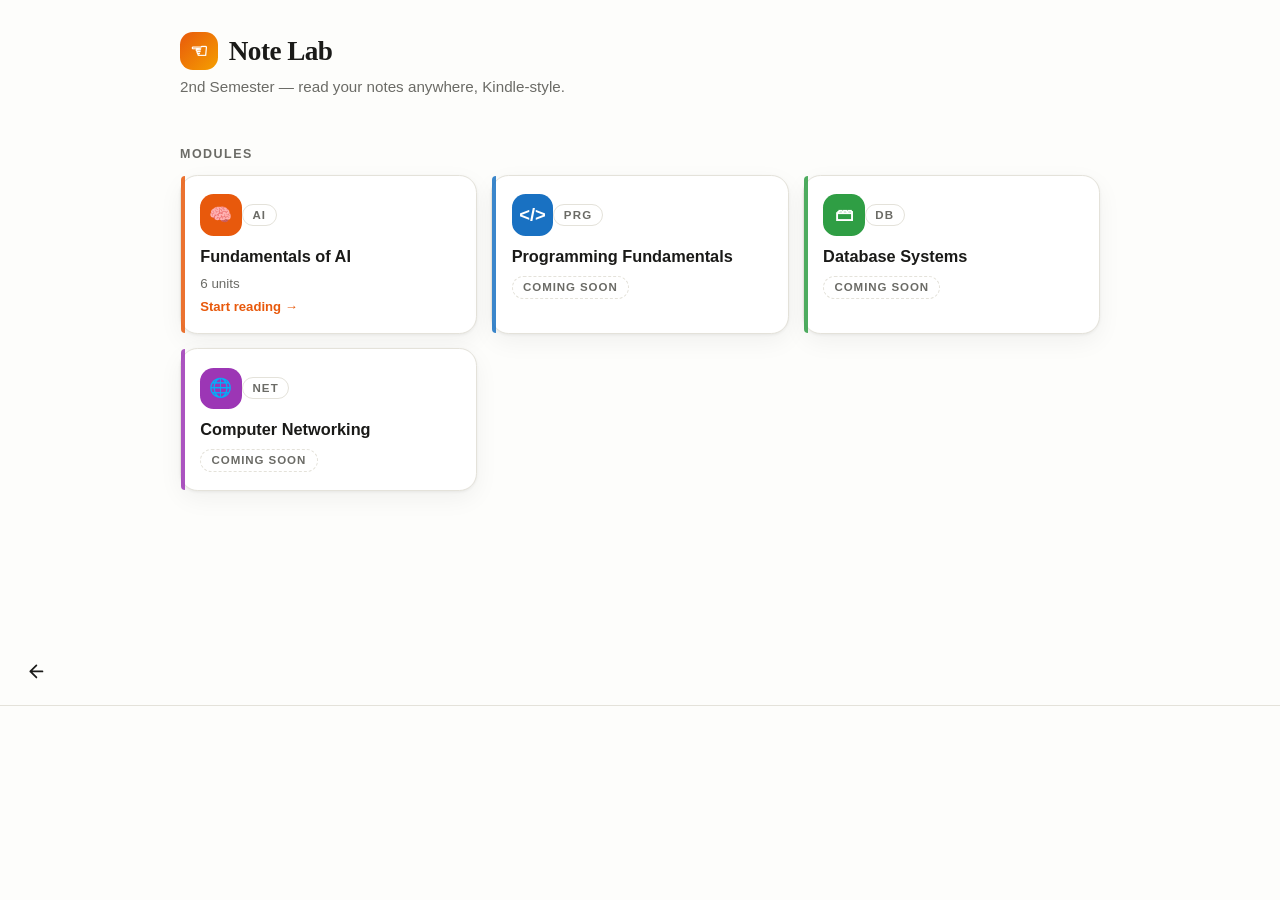
==== index.html @ cd4ace5f "Add Note Lab: Kindle-style reader for 2nd sem modules" ====
<!DOCTYPE html>
<html lang="en">
<head>
  <meta charset="UTF-8">
  <meta name="viewport" content="width=device-width, initial-scale=1.0, viewport-fit=cover">
  <meta name="theme-color" content="#fdfdfb">
  <title>Note Lab — 2nd Sem Notes</title>
  <link rel="stylesheet" href="css/style.css">
</head>
<body data-view="home">

  <!-- Home view -->
  <header class="home-header" id="homeHeader">
    <div class="brand">
      <span class="logo">&#9756;</span>
      <span>Note Lab</span>
    </div>
    <p class="home-sub">2nd Semester — read your notes anywhere, Kindle-style.</p>
  </header>

  <main class="home-main" id="homeMain">
    <p class="section-label">Modules</p>
    <div class="module-grid" id="moduleGrid"></div>

    <p class="section-label" id="unitsLabel" hidden></p>
    <div class="unit-list" id="unitList" hidden></div>
  </main>

  <!-- Module detail topbar -->
  <div class="detail-topbar" id="detailTopbar" hidden>
    <button class="icon-btn" id="backBtn" aria-label="Back to modules">
      <svg viewBox="0 0 24 24" fill="none" stroke="currentColor" stroke-width="2" stroke-linecap="round" stroke-linejoin="round"><path d="M19 12H5M12 19l-7-7 7-7"/></svg>
    </button>
    <div class="detail-title" id="detailTitle"></div>
  </div>

  <script src="js/modules.js"></script>
  <script src="data/ai.js"></script>
  <script src="data/programming.js"></script>
  <script src="data/database.js"></script>
  <script src="data/networking.js"></script>
  <script src="js/md.js"></script>
  <script src="js/app.js"></script>
</body>
</html>
---- css/style.css ----
/* ============ Note Lab — Kindle-style reader ============ */

:root {
  --serif: Georgia, 'Times New Roman', 'Noto Serif', 'Myanmar Text', serif;
  --sans: -apple-system, BlinkMacSystemFont, 'Segoe UI', Roboto, 'Noto Sans', 'Myanmar Text', sans-serif;
  --fs: 19px;
  --lh: 1.75;
  --maxw: 42rem;

  --bg: #fdfdfb;
  --panel: #ffffff;
  --ink: #1a1a18;
  --muted: #6b6b66;
  --border: #e4e2da;
  --card: #ffffff;
  --shadow: 0 1px 3px rgba(0,0,0,.06), 0 8px 24px rgba(0,0,0,.05);
}

[data-theme='sepia'] {
  --bg: #f8f1e3;
  --panel: #f4ecdb;
  --ink: #3b2f22;
  --muted: #8a7a63;
  --border: #e2d5ba;
  --card: #fbf5e8;
  --shadow: 0 1px 3px rgba(80,60,30,.08), 0 8px 24px rgba(80,60,30,.07);
}

[data-theme='dark'] {
  --bg: #14161a;
  --panel: #1d2026;
  --ink: #d6d3cc;
  --muted: #8b8e96;
  --border: #2c3037;
  --card: #1d2026;
  --shadow: 0 1px 3px rgba(0,0,0,.4), 0 8px 24px rgba(0,0,0,.35);
}

* { margin: 0; padding: 0; box-sizing: border-box; }
html { -webkit-text-size-adjust: 100%; scroll-behavior: smooth; }

body {
  background: var(--bg);
  color: var(--ink);
  font-family: var(--sans);
  min-height: 100vh;
  transition: background .25s ease, color .25s ease;
}

button { font-family: inherit; color: inherit; background: none; border: none; cursor: pointer; }
a { color: inherit; text-decoration: none; }

/* ============ Home page ============ */

.home-header {
  padding: 2rem 1.25rem .75rem;
  max-width: 60rem;
  margin: 0 auto;
}

.brand {
  display: flex;
  align-items: center;
  gap: .65rem;
  font-family: var(--serif);
  font-size: 1.7rem;
  font-weight: 700;
  letter-spacing: -.02em;
}

.brand .logo {
  width: 2.4rem; height: 2.4rem;
  display: grid; place-items: center;
  border-radius: .8rem;
  background: linear-gradient(135deg, #e8590c, #f59f00);
  color: #fff;
  font-size: 1.25rem;
}

.home-sub {
  color: var(--muted);
  margin-top: .45rem;
  font-size: .95rem;
}

.home-main { max-width: 60rem; margin: 0 auto; padding: 1rem 1.25rem 4rem; }

.section-label {
  font-size: .78rem;
  font-weight: 700;
  letter-spacing: .12em;
  text-transform: uppercase;
  color: var(--muted);
  margin: 1.5rem 0 .9rem;
}

.module-grid {
  display: grid;
  grid-template-columns: repeat(auto-fill, minmax(15rem, 1fr));
  gap: .9rem;
}

.module-card {
  position: relative;
  display: flex;
  flex-direction: column;
  gap: .55rem;
  background: var(--card);
  border: 1px solid var(--border);
  border-radius: 1.1rem;
  padding: 1.15rem 1.2rem;
  box-shadow: var(--shadow);
  cursor: pointer;
  transition: transform .15s ease, border-color .15s ease;
}

.module-card:hover { transform: translateY(-2px); border-color: var(--accent); }
.module-card::before {
  content: '';
  position: absolute;
  inset: 0 auto 0 0;
  width: 4px;
  border-radius: 1.1rem 0 0 1.1rem;
  background: var(--accent);
  opacity: .85;
}

.mc-top { display: flex; align-items: center; justify-content: space-between; }
.mc-icon {
  width: 2.6rem; height: 2.6rem;
  display: grid; place-items: center;
  border-radius: .85rem;
  color: #fff;
  font-size: 1.15rem;
  font-weight: 700;
}
.mc-code {
  font-size: .72rem;
  font-weight: 700;
  letter-spacing: .1em;
  color: var(--muted);
  border: 1px solid var(--border);
  border-radius: 999px;
  padding: .25rem .6rem;
}

.mc-title { font-weight: 650; font-size: 1.02rem; line-height: 1.35; }
.mc-meta { font-size: .84rem; color: var(--muted); }

.mc-continue {
  display: inline-flex;
  align-items: center;
  gap: .35rem;
  font-size: .82rem;
  font-weight: 600;
  color: var(--accent);
}

.badge-soon {
  align-self: flex-start;
  font-size: .72rem;
  font-weight: 700;
  letter-spacing: .08em;
  text-transform: uppercase;
  color: var(--muted);
  border: 1px dashed var(--border);
  border-radius: 999px;
  padding: .28rem .65rem;
}

/* Module detail (unit list) */
.detail-topbar {
  position: sticky;
  top: 0;
  z-index: 20;
  display: flex;
  align-items: center;
  gap: .6rem;
  padding: .8rem 1rem;
  background: color-mix(in srgb, var(--bg) 88%, transparent);
  backdrop-filter: blur(10px);
  border-bottom: 1px solid var(--border);
}

.icon-btn {
  width: 2.5rem; height: 2.5rem;
  display: grid; place-items: center;
  border-radius: .75rem;
  color: var(--ink);
  flex: 0 0 auto;
}
.icon-btn:hover { background: var(--panel); }
.icon-btn svg { width: 1.3rem; height: 1.3rem; }

.detail-title { font-family: var(--serif); font-weight: 700; font-size: 1.12rem; line-height: 1.3; flex: 1; min-width: 0; white-space: nowrap; overflow: hidden; text-overflow: ellipsis; }

.unit-list { max-width: 42rem; margin: 0 auto; padding: 1.25rem 1.25rem 4rem; display: grid; gap: .7rem; }

.unit-item {
  display: flex;
  align-items: center;
  gap: .95rem;
  background: var(--card);
  border: 1px solid var(--border);
  border-radius: 1rem;
  padding: 1rem 1.1rem;
  box-shadow: var(--shadow);
  cursor: pointer;
  transition: transform .15s ease, border-color .15s ease;
  text-align: left;
  width: 100%;
}
.unit-item:hover { transform: translateY(-1px); border-color: var(--accent); }

.unit-num {
  width: 2.5rem; height: 2.5rem;
  flex: 0 0 auto;
  display: grid; place-items: center;
  border-radius: .8rem;
  font-family: var(--serif);
  font-weight: 700;
  font-size: 1rem;
  background: color-mix(in srgb, var(--accent) 13%, transparent);
  color: var(--accent);
}

.unit-name { font-weight: 600; font-size: .98rem; line-height: 1.4; flex: 1; }
.unit-sub { display: block; font-size: .8rem; color: var(--muted); font-weight: 400; margin-top: .15rem; }
.unit-item .chev { color: var(--muted); flex: 0 0 auto; }
.reading-now { outline: 2px solid var(--accent); outline-offset: -1px; }

/* ============ Reader ============ */

.reader { display: flex; flex-direction: column; height: 100dvh; }

.reader-topbar {
  display: flex;
  align-items: center;
  gap: .4rem;
  padding: .55rem .7rem;
  border-bottom: 1px solid var(--border);
  background: var(--bg);
  flex: 0 0 auto;
}

.reader-title {
  flex: 1;
  min-width: 0;
  text-align: center;
  font-size: .88rem;
  font-weight: 600;
  color: var(--muted);
  white-space: nowrap;
  overflow: hidden;
  text-overflow: ellipsis;
}

.progress-track {
  height: 3px;
  background: var(--border);
  flex: 0 0 auto;
}
.progress-fill {
  height: 100%;
  width: 0%;
  background: var(--accent, #e8590c);
  transition: width .1s linear;
}

.reader-content {
  flex: 1;
  overflow-y: auto;
  -webkit-overflow-scrolling: touch;
  overscroll-behavior-y: contain;
}

.page {
  max-width: var(--maxw);
  margin: 0 auto;
  padding: 1.6rem 1.35rem 5rem;
  font-family: var(--serif);
  font-size: var(--fs);
  line-height: var(--lh);
}

.chapter-head { margin-bottom: 1.8rem; }
.chapter-kicker {
  font-family: var(--sans);
  font-size: .75rem;
  font-weight: 700;
  letter-spacing: .14em;
  text-transform: uppercase;
  color: var(--accent);
  margin-bottom: .5rem;
}
.chapter-title {
  font-size: 1.65em;
  line-height: 1.25;
  font-weight: 700;
  letter-spacing: -.01em;
}
.chapter-rule { width: 3.2rem; height: 3px; border-radius: 2px; background: currentColor; opacity: .25; margin-top: 1.1rem; }

.page h2 { font-size: 1.32em; margin: 1.9em 0 .6em; line-height: 1.3; }
.page h3 { font-size: 1.12em; margin: 1.5em 0 .5em; }
.page h4 { font-size: 1em; margin: 1.3em 0 .4em; }
.page p { margin: 0 0 1em; text-align: justify; hyphens: auto; }
.page ul, .page ol { margin: 0 0 1.1em; padding-left: 1.5em; }
.page li { margin-bottom: .5em; }
.page li::marker { color: var(--accent); font-weight: 700; }
.page strong { font-weight: 700; }
.page code {
  font-family: ui-monospace, SFMono-Regular, Menlo, monospace;
  font-size: .82em;
  background: var(--panel);
  border: 1px solid var(--border);
  border-radius: .4em;
  padding: .1em .4em;
}
.page blockquote {
  margin: 1.2em 0;
  padding: .8em 1.1em;
  border-left: 3px solid var(--accent);
  background: var(--panel);
  border-radius: 0 .7em .7em 0;
  color: var(--muted);
}
.page hr { border: none; height: 1px; background: var(--border); margin: 2em auto; width: 60%; }
.table-wrap { overflow-x: auto; margin: 1.2em 0; }
.page table { border-collapse: collapse; width: 100%; font-size: .92em; }
.page th, .page td { border: 1px solid var(--border); padding: .5em .75em; text-align: left; }
.page th { background: var(--panel); font-family: var(--sans); font-size: .85em; }

.reader-menubar {
  display: flex;
  align-items: center;
  justify-content: space-between;
  padding: .5rem 1rem calc(.5rem + env(safe-area-inset-bottom));
  border-top: 1px solid var(--border);
  background: var(--bg);
  flex: 0 0 auto;
}
.menu-btn {
  display: flex; flex-direction: column; align-items: center; gap: .18rem;
  font-size: .68rem; color: var(--muted);
  padding: .3rem .8rem; border-radius: .6rem;
}
.menu-btn:hover { background: var(--panel); color: var(--ink); }
.menu-btn svg { width: 1.35rem; height: 1.35rem; }
.nav-arrows { display: flex; gap: .3rem; }

/* Drawer (TOC) */
.drawer-backdrop {
  position: fixed; inset: 0;
  background: rgba(0,0,0,.42);
  opacity: 0; pointer-events: none;
  transition: opacity .22s ease;
  z-index: 40;
}
.drawer-backdrop.open { opacity: 1; pointer-events: auto; }

.drawer {
  position: fixed;
  top: 0; bottom: 0; left: 0;
  width: min(20rem, 86vw);
  background: var(--panel);
  border-right: 1px solid var(--border);
  transform: translateX(-102%);
  transition: transform .24s cubic-bezier(.32,.72,.33,1);
  z-index: 50;
  display: flex;
  flex-direction: column;
}
.drawer.open { transform: translateX(0); }

.drawer-head {
  display: flex; align-items: center; justify-content: space-between;
  padding: 1rem 1rem .6rem;
}
.drawer-head h2 { font-family: var(--serif); font-size: 1.15rem; }

.drawer-search {
  margin: 0 1rem .7rem;
  display: flex; align-items: center; gap: .5rem;
  background: var(--bg);
  border: 1px solid var(--border);
  border-radius: .7rem;
  padding: .5rem .7rem;
}
.drawer-search input {
  border: none; outline: none; background: transparent;
  color: var(--ink); font-size: .9rem; width: 100%;
  font-family: var(--sans);
}
.drawer-search svg { width: 1rem; height: 1rem; color: var(--muted); flex: 0 0 auto; }

.drawer-units { overflow-y: auto; padding: .3rem .6rem 1.5rem; }

.drawer-unit {
  display: flex; align-items: baseline; gap: .7rem;
  width: 100%; text-align: left;
  padding: .7rem .8rem;
  border-radius: .7rem;
  font-size: .93rem;
  line-height: 1.4;
  color: var(--ink);
}
.drawer-unit:hover { background: var(--bg); }
.drawer-unit.active { background: color-mix(in srgb, var(--accent) 14%, transparent); color: var(--accent); font-weight: 600; }
.drawer-unit .du-num { font-family: var(--serif); font-weight: 700; font-size: .82rem; color: var(--muted); min-width: 1.6rem; }
.drawer-unit.active .du-num { color: var(--accent); }

/* Typography sheet */
.sheet-backdrop {
  position: fixed; inset: 0;
  background: rgba(0,0,0,.42);
  opacity: 0; pointer-events: none;
  transition: opacity .22s ease;
  z-index: 40;
}
.sheet-backdrop.open { opacity: 1; pointer-events: auto; }

.typo-sheet {
  position: fixed;
  left: 0; right: 0; bottom: 0;
  background: var(--panel);
  border-top: 1px solid var(--border);
  border-radius: 1.3rem 1.3rem 0 0;
  transform: translateY(105%);
  transition: transform .26s cubic-bezier(.32,.72,.33,1);
  z-index: 50;
  padding: 1.2rem 1.3rem calc(1.4rem + env(safe-area-inset-bottom));
  max-width: 34rem;
  margin: 0 auto;
}
.typo-sheet.open { transform: translateY(0); }

.sheet-handle { width: 2.6rem; height: 4px; border-radius: 2px; background: var(--border); margin: 0 auto 1rem; }
.typo-row { display: flex; align-items: center; justify-content: space-between; gap: 1rem; margin-bottom: 1.1rem; }
.typo-label { font-size: .8rem; font-weight: 700; letter-spacing: .1em; text-transform: uppercase; color: var(--muted); min-width: 4.2rem; }

.seg-group { display: flex; border: 1px solid var(--border); border-radius: .7rem; overflow: hidden; }
.seg-btn {
  padding: .5rem .95rem;
  font-size: .85rem; font-weight: 600;
  border-right: 1px solid var(--border);
  color: var(--muted);
}
.seg-btn:last-child { border-right: none; }
.seg-btn.on { background: var(--ink); color: var(--bg); }

.font-ctrl { display: flex; align-items: center; gap: .8rem; }
.font-btn {
  width: 2.7rem; height: 2.7rem;
  display: grid; place-items: center;
  border: 1px solid var(--border);
  border-radius: .7rem;
  font-weight: 700; font-size: 1rem;
}
.font-btn:hover { background: var(--bg); }
.font-preview { font-family: var(--serif); font-size: 1rem; color: var(--muted); flex: 1; text-align: center; }

.theme-dots { display: flex; gap: .9rem; }
.theme-dot {
  width: 2.5rem; height: 2.5rem;
  border-radius: 50%;
  border: 2px solid var(--border);
  position: relative;
}
.theme-dot.on { border-color: var(--accent); box-shadow: 0 0 0 2px color-mix(in srgb, var(--accent) 35%, transparent); }
.dot-light { background: #fdfdfb; }
.dot-sepia { background: #f8f1e3; }
.dot-dark { background: #14161a; }

.end-mark {
  text-align: center;
  color: var(--muted);
  font-style: italic;
  margin: 3rem 0 1rem;
  font-size: .9em;
}
.next-hint {
  text-align: center;
  margin-top: 2.5rem;
}
.next-link {
  display: inline-block;
  font-family: var(--sans);
  font-size: .92rem;
  font-weight: 600;
  color: var(--accent);
  border: 1px solid var(--border);
  border-radius: 999px;
  padding: .7rem 1.4rem;
  background: var(--card);
}
.next-link:hover { border-color: var(--accent); }

/* Desktop tweaks */
@media (min-width: 48rem) {
  .page { padding-top: 3rem; }
  .chapter-title { font-size: 2em; }
  .menu-btn span { display: inline; }
}
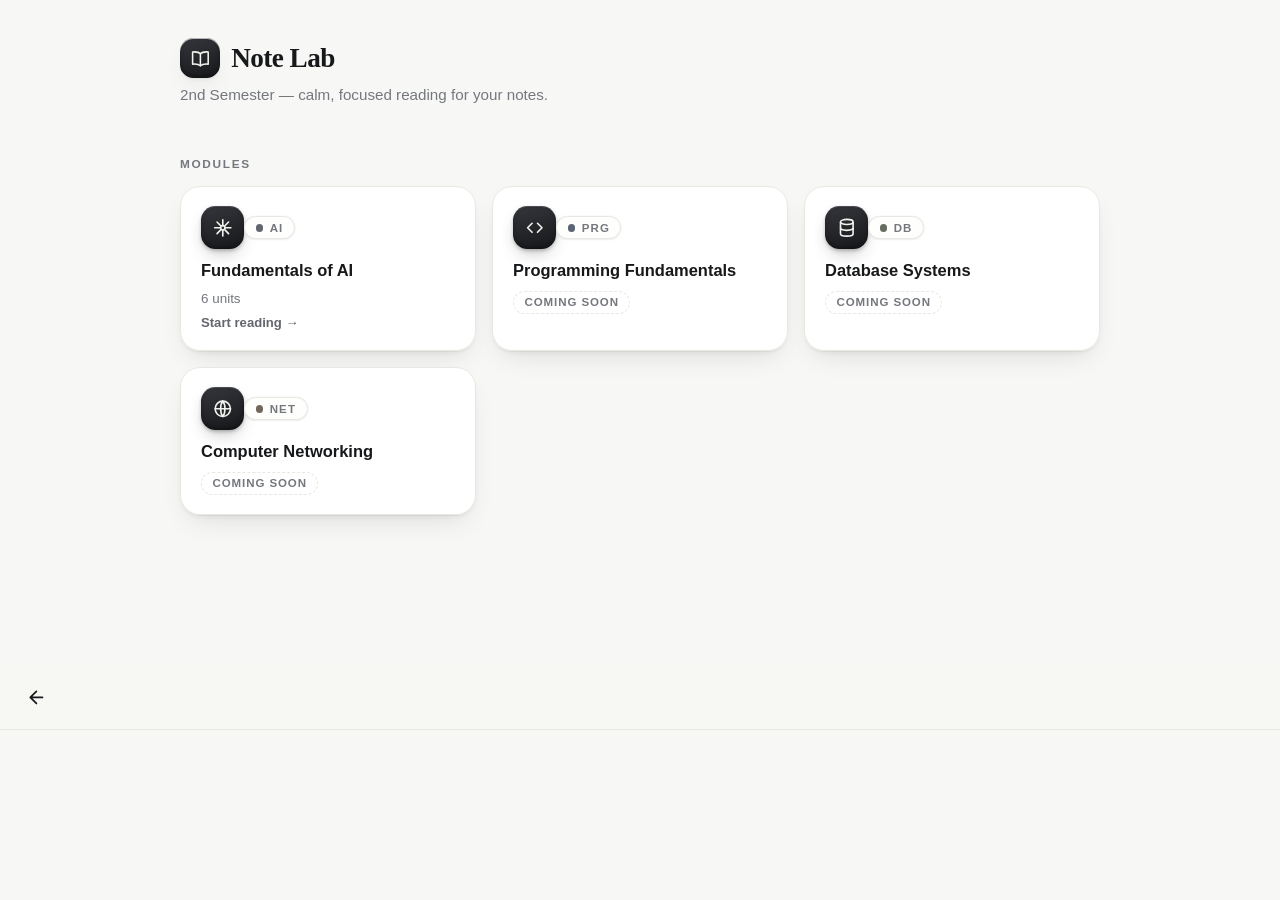
==== commit 6bfe081b: "Redesign UI: minimal soft-3D system, muted monochrome palette" ====
--- a/index.html
+++ b/index.html
@@ -12,10 +12,15 @@
   <!-- Home view -->
   <header class="home-header" id="homeHeader">
     <div class="brand">
-      <span class="logo">&#9756;</span>
+      <span class="logo">
+        <svg viewBox="0 0 24 24" fill="none" stroke="currentColor" stroke-width="1.8" stroke-linecap="round" stroke-linejoin="round">
+          <path d="M12 6.5C10.4 5 8.2 4.5 5.5 4.5c-.9 0-1.7.06-2.5.18V18.7c.8-.12 1.6-.18 2.5-.18 2.7 0 4.9.5 6.5 2 1.6-1.5 3.8-2 6.5-2 .9 0 1.7.06 2.5.18V4.68c-.8-.12-1.6-.18-2.5-.18-2.7 0-4.9.5-6.5 2z"/>
+          <path d="M12 6.5v14"/>
+        </svg>
+      </span>
       <span>Note Lab</span>
     </div>
-    <p class="home-sub">2nd Semester — read your notes anywhere, Kindle-style.</p>
+    <p class="home-sub">2nd Semester — calm, focused reading for your notes.</p>
   </header>
 
   <main class="home-main" id="homeMain">
--- a/css/style.css
+++ b/css/style.css
@@ -1,4 +1,4 @@
-/* ============ Note Lab — Kindle-style reader ============ */
+/* ============ Note Lab — minimal soft-3D reader ============ */
 
 :root {
   --serif: Georgia, 'Times New Roman', 'Noto Serif', 'Myanmar Text', serif;
@@ -6,34 +6,62 @@
   --fs: 19px;
   --lh: 1.75;
   --maxw: 42rem;
-
-  --bg: #fdfdfb;
-  --panel: #ffffff;
-  --ink: #1a1a18;
-  --muted: #6b6b66;
-  --border: #e4e2da;
+  --accent: #5f636b;
+
+  --bg: #f7f7f5;
+  --panel: #fefefc;
   --card: #ffffff;
-  --shadow: 0 1px 3px rgba(0,0,0,.06), 0 8px 24px rgba(0,0,0,.05);
+  --ink: #17181a;
+  --muted: #74777d;
+  --border: #e8e7e2;
+  --chip-hi: rgba(255,255,255,.14);
+
+  --sh-sm: 0 1px 2px rgba(23,24,26,.05), 0 0 0 1px rgba(23,24,26,.02);
+  --sh-md:
+    0 1px 1px rgba(23,24,26,.04),
+    0 3px 6px -2px rgba(23,24,26,.07),
+    0 12px 28px -10px rgba(23,24,26,.13);
+  --sh-lg:
+    0 4px 10px -4px rgba(23,24,26,.14),
+    0 24px 60px -16px rgba(23,24,26,.22);
+  --inset-hi: inset 0 1px 0 rgba(255,255,255,.65);
+  --ease-out: cubic-bezier(.22, 1, .36, 1);
+  --ease-spring: cubic-bezier(.32, .72, .28, 1);
 }
 
 [data-theme='sepia'] {
-  --bg: #f8f1e3;
-  --panel: #f4ecdb;
-  --ink: #3b2f22;
-  --muted: #8a7a63;
-  --border: #e2d5ba;
+  --bg: #f5eee0;
+  --panel: #faf4e6;
   --card: #fbf5e8;
-  --shadow: 0 1px 3px rgba(80,60,30,.08), 0 8px 24px rgba(80,60,30,.07);
+  --ink: #33291c;
+  --muted: #8d8069;
+  --border: #e3d7bf;
+  --sh-md:
+    0 1px 1px rgba(70,55,30,.05),
+    0 3px 6px -2px rgba(70,55,30,.08),
+    0 12px 28px -10px rgba(70,55,30,.15);
+  --sh-lg:
+    0 4px 10px -4px rgba(70,55,30,.16),
+    0 24px 60px -16px rgba(70,55,30,.25);
 }
 
 [data-theme='dark'] {
-  --bg: #14161a;
-  --panel: #1d2026;
-  --ink: #d6d3cc;
-  --muted: #8b8e96;
-  --border: #2c3037;
-  --card: #1d2026;
-  --shadow: 0 1px 3px rgba(0,0,0,.4), 0 8px 24px rgba(0,0,0,.35);
+  --bg: #101114;
+  --panel: #191a1f;
+  --card: #191a1f;
+  --ink: #e3e2de;
+  --muted: #85888f;
+  --border: #27292f;
+  --sh-sm: 0 1px 2px rgba(0,0,0,.35), 0 0 0 1px rgba(0,0,0,.25);
+  --sh-md:
+    0 1px 1px rgba(0,0,0,.3),
+    0 3px 8px -2px rgba(0,0,0,.45),
+    0 14px 32px -12px rgba(0,0,0,.6);
+  --sh-lg:
+    0 6px 16px -6px rgba(0,0,0,.5),
+    0 28px 64px -18px rgba(0,0,0,.7);
+  --inset-hi: inset 0 1px 0 rgba(255,255,255,.05);
+  --chip-hi: rgba(255,255,255,.09);
 }
 
 * { margin: 0; padding: 0; box-sizing: border-box; }
@@ -50,10 +78,10 @@
 button { font-family: inherit; color: inherit; background: none; border: none; cursor: pointer; }
 a { color: inherit; text-decoration: none; }
 
-/* ============ Home page ============ */
+/* ============ Home ============ */
 
 .home-header {
-  padding: 2rem 1.25rem .75rem;
+  padding: 2.4rem 1.25rem .75rem;
   max-width: 60rem;
   margin: 0 auto;
 }
@@ -61,7 +89,7 @@
 .brand {
   display: flex;
   align-items: center;
-  gap: .65rem;
+  gap: .7rem;
   font-family: var(--serif);
   font-size: 1.7rem;
   font-weight: 700;
@@ -69,82 +97,118 @@
 }
 
 .brand .logo {
-  width: 2.4rem; height: 2.4rem;
+  width: 2.5rem; height: 2.5rem;
   display: grid; place-items: center;
-  border-radius: .8rem;
-  background: linear-gradient(135deg, #e8590c, #f59f00);
-  color: #fff;
-  font-size: 1.25rem;
-}
+  border-radius: .85rem;
+  background: linear-gradient(165deg, #34363c, #17181a);
+  box-shadow:
+    var(--sh-md),
+    var(--inset-hi),
+    inset 0 -2px 5px rgba(0,0,0,.35);
+  transform: translateZ(0);
+}
+.brand .logo svg { width: 1.3rem; height: 1.3rem; color: #f2f2ef; }
 
 .home-sub {
   color: var(--muted);
-  margin-top: .45rem;
+  margin-top: .5rem;
   font-size: .95rem;
 }
 
 .home-main { max-width: 60rem; margin: 0 auto; padding: 1rem 1.25rem 4rem; }
 
 .section-label {
-  font-size: .78rem;
-  font-weight: 700;
-  letter-spacing: .12em;
+  font-size: .74rem;
+  font-weight: 700;
+  letter-spacing: .14em;
   text-transform: uppercase;
   color: var(--muted);
-  margin: 1.5rem 0 .9rem;
+  margin: 1.6rem 0 .95rem;
 }
 
 .module-grid {
   display: grid;
   grid-template-columns: repeat(auto-fill, minmax(15rem, 1fr));
-  gap: .9rem;
+  gap: 1rem;
+  perspective: 1100px;
 }
 
 .module-card {
   position: relative;
   display: flex;
   flex-direction: column;
-  gap: .55rem;
-  background: var(--card);
-  border: 1px solid var(--border);
-  border-radius: 1.1rem;
-  padding: 1.15rem 1.2rem;
-  box-shadow: var(--shadow);
+  gap: .6rem;
+  background: linear-gradient(var(--card), var(--card));
+  border: 1px solid var(--border);
+  border-radius: 1.25rem;
+  padding: 1.2rem 1.25rem;
+  box-shadow: var(--sh-md), var(--inset-hi);
   cursor: pointer;
-  transition: transform .15s ease, border-color .15s ease;
-}
-
-.module-card:hover { transform: translateY(-2px); border-color: var(--accent); }
-.module-card::before {
-  content: '';
-  position: absolute;
-  inset: 0 auto 0 0;
-  width: 4px;
-  border-radius: 1.1rem 0 0 1.1rem;
+  text-align: left;
+  width: 100%;
+  transform:
+    perspective(900px)
+    rotateX(var(--rx, 0deg))
+    rotateY(var(--ry, 0deg))
+    translateY(var(--lift, 0px));
+  transition:
+    transform .3s var(--ease-out),
+    box-shadow .3s ease,
+    border-color .2s ease;
+  will-change: transform;
+}
+.module-card.tilting { transition: transform .06s linear, box-shadow .3s ease; }
+.module-card:hover {
+  --lift: -5px;
+  box-shadow: var(--sh-lg), var(--inset-hi);
+  border-color: color-mix(in srgb, var(--accent) 38%, var(--border));
+}
+.module-card:active { --lift: -1px; transition-duration: .1s; }
+
+.mc-top { display: flex; align-items: center; justify-content: space-between; }
+
+.mc-icon {
+  width: 2.7rem; height: 2.7rem;
+  display: grid; place-items: center;
+  border-radius: .9rem;
+  background: linear-gradient(165deg, #34363c, #17181a);
+  box-shadow:
+    0 2px 4px -1px rgba(23,24,26,.35),
+    0 8px 18px -6px rgba(23,24,26,.3),
+    inset 0 1px 0 var(--chip-hi),
+    inset 0 -2px 5px rgba(0,0,0,.35);
+}
+[data-theme='dark'] .mc-icon {
+  background: linear-gradient(165deg, #3a3d45, #22242a);
+  box-shadow:
+    0 2px 4px -1px rgba(0,0,0,.5),
+    0 8px 18px -6px rgba(0,0,0,.45),
+    inset 0 1px 0 var(--chip-hi),
+    inset 0 -2px 5px rgba(0,0,0,.4);
+}
+.mc-icon svg { width: 1.35rem; height: 1.35rem; color: #f2f2ef; }
+
+.mc-chip {
+  display: inline-flex;
+  align-items: center;
+  gap: .4rem;
+  font-size: .72rem;
+  font-weight: 700;
+  letter-spacing: .1em;
+  color: var(--muted);
+  border: 1px solid var(--border);
+  border-radius: 999px;
+  padding: .28rem .65rem;
+  background: var(--panel);
+  box-shadow: var(--sh-sm);
+}
+.mc-chip .dot {
+  width: .48rem; height: .48rem;
+  border-radius: 50%;
   background: var(--accent);
-  opacity: .85;
-}
-
-.mc-top { display: flex; align-items: center; justify-content: space-between; }
-.mc-icon {
-  width: 2.6rem; height: 2.6rem;
-  display: grid; place-items: center;
-  border-radius: .85rem;
-  color: #fff;
-  font-size: 1.15rem;
-  font-weight: 700;
-}
-.mc-code {
-  font-size: .72rem;
-  font-weight: 700;
-  letter-spacing: .1em;
-  color: var(--muted);
-  border: 1px solid var(--border);
-  border-radius: 999px;
-  padding: .25rem .6rem;
-}
-
-.mc-title { font-weight: 650; font-size: 1.02rem; line-height: 1.35; }
+}
+
+.mc-title { font-weight: 650; font-size: 1.03rem; line-height: 1.35; }
 .mc-meta { font-size: .84rem; color: var(--muted); }
 
 .mc-continue {
@@ -168,7 +232,7 @@
   padding: .28rem .65rem;
 }
 
-/* Module detail (unit list) */
+/* Module detail */
 .detail-topbar {
   position: sticky;
   top: 0;
@@ -176,58 +240,105 @@
   display: flex;
   align-items: center;
   gap: .6rem;
-  padding: .8rem 1rem;
-  background: color-mix(in srgb, var(--bg) 88%, transparent);
-  backdrop-filter: blur(10px);
+  padding: .75rem 1rem;
+  background: color-mix(in srgb, var(--bg) 82%, transparent);
+  backdrop-filter: blur(14px);
+  -webkit-backdrop-filter: blur(14px);
   border-bottom: 1px solid var(--border);
 }
 
 .icon-btn {
   width: 2.5rem; height: 2.5rem;
   display: grid; place-items: center;
-  border-radius: .75rem;
+  border-radius: .8rem;
   color: var(--ink);
   flex: 0 0 auto;
-}
-.icon-btn:hover { background: var(--panel); }
+  border: 1px solid transparent;
+  transition: transform .12s ease, background .15s ease, border-color .15s ease, box-shadow .15s ease;
+}
+.icon-btn:hover {
+  background: var(--card);
+  border-color: var(--border);
+  box-shadow: var(--sh-sm);
+}
+.icon-btn:active { transform: scale(.93); }
 .icon-btn svg { width: 1.3rem; height: 1.3rem; }
 
-.detail-title { font-family: var(--serif); font-weight: 700; font-size: 1.12rem; line-height: 1.3; flex: 1; min-width: 0; white-space: nowrap; overflow: hidden; text-overflow: ellipsis; }
-
-.unit-list { max-width: 42rem; margin: 0 auto; padding: 1.25rem 1.25rem 4rem; display: grid; gap: .7rem; }
+.detail-title {
+  font-family: var(--serif);
+  font-weight: 700;
+  font-size: 1.12rem;
+  line-height: 1.3;
+  flex: 1;
+  min-width: 0;
+  white-space: nowrap;
+  overflow: hidden;
+  text-overflow: ellipsis;
+}
+
+.unit-list {
+  max-width: 42rem;
+  margin: 0 auto;
+  padding: 1.4rem 1.25rem 4rem;
+  display: grid;
+  gap: .85rem;
+  perspective: 900px;
+}
 
 .unit-item {
   display: flex;
   align-items: center;
-  gap: .95rem;
-  background: var(--card);
-  border: 1px solid var(--border);
-  border-radius: 1rem;
-  padding: 1rem 1.1rem;
-  box-shadow: var(--shadow);
+  gap: 1rem;
+  background: linear-gradient(var(--card), var(--card));
+  border: 1px solid var(--border);
+  border-radius: 1.1rem;
+  padding: 1.05rem 1.15rem;
+  box-shadow: var(--sh-md), var(--inset-hi);
   cursor: pointer;
-  transition: transform .15s ease, border-color .15s ease;
+  width: 100%;
   text-align: left;
-  width: 100%;
-}
-.unit-item:hover { transform: translateY(-1px); border-color: var(--accent); }
+  transition:
+    transform .25s var(--ease-out),
+    box-shadow .25s ease,
+    border-color .2s ease;
+}
+.unit-item:hover {
+  transform: translateY(-3px);
+  box-shadow: var(--sh-lg), var(--inset-hi);
+  border-color: color-mix(in srgb, var(--accent) 38%, var(--border));
+}
+.unit-item:active { transform: scale(.985); transition-duration: .08s; }
+.unit-item.reading-now { border-color: var(--accent); }
 
 .unit-num {
-  width: 2.5rem; height: 2.5rem;
+  width: 2.6rem; height: 2.6rem;
   flex: 0 0 auto;
   display: grid; place-items: center;
-  border-radius: .8rem;
+  border-radius: .85rem;
   font-family: var(--serif);
   font-weight: 700;
-  font-size: 1rem;
-  background: color-mix(in srgb, var(--accent) 13%, transparent);
-  color: var(--accent);
+  font-size: .98rem;
+  color: var(--ink);
+  background: var(--bg);
+  border: 1px solid var(--border);
+  box-shadow:
+    inset 0 2px 4px rgba(23,24,26,.07),
+    inset 0 -1px 0 rgba(255,255,255,.6);
+}
+[data-theme='dark'] .unit-num { box-shadow: inset 0 2px 5px rgba(0,0,0,.45), inset 0 -1px 0 rgba(255,255,255,.04); }
+
+.reading-now .unit-num {
+  background: var(--accent);
+  color: var(--panel);
+  border-color: transparent;
+  box-shadow:
+    0 2px 5px -1px color-mix(in srgb, var(--accent) 55%, transparent),
+    inset 0 1px 0 rgba(255,255,255,.22);
 }
 
 .unit-name { font-weight: 600; font-size: .98rem; line-height: 1.4; flex: 1; }
 .unit-sub { display: block; font-size: .8rem; color: var(--muted); font-weight: 400; margin-top: .15rem; }
 .unit-item .chev { color: var(--muted); flex: 0 0 auto; }
-.reading-now { outline: 2px solid var(--accent); outline-offset: -1px; }
 
 /* ============ Reader ============ */
 
@@ -259,11 +370,21 @@
   height: 3px;
   background: var(--border);
   flex: 0 0 auto;
-}
+  position: relative;
+}
+.progress-track::after {
+  content: '';
+  position: absolute;
+  inset: 0 0 auto;
+  height: 1px;
+  background: rgba(255,255,255,.35);
+}
+[data-theme='dark'] .progress-track::after { background: rgba(255,255,255,.05); }
 .progress-fill {
   height: 100%;
   width: 0%;
-  background: var(--accent, #e8590c);
+  border-radius: 0 2px 2px 0;
+  background: var(--accent);
   transition: width .1s linear;
 }
 
@@ -283,15 +404,15 @@
   line-height: var(--lh);
 }
 
-.chapter-head { margin-bottom: 1.8rem; }
+.chapter-head { margin-bottom: 1.9rem; }
 .chapter-kicker {
   font-family: var(--sans);
-  font-size: .75rem;
-  font-weight: 700;
-  letter-spacing: .14em;
+  font-size: .74rem;
+  font-weight: 700;
+  letter-spacing: .16em;
   text-transform: uppercase;
-  color: var(--accent);
-  margin-bottom: .5rem;
+  color: var(--muted);
+  margin-bottom: .55rem;
 }
 .chapter-title {
   font-size: 1.65em;
@@ -299,7 +420,13 @@
   font-weight: 700;
   letter-spacing: -.01em;
 }
-.chapter-rule { width: 3.2rem; height: 3px; border-radius: 2px; background: currentColor; opacity: .25; margin-top: 1.1rem; }
+.chapter-rule {
+  width: 3.2rem; height: 3px;
+  border-radius: 2px;
+  background: currentColor;
+  opacity: .22;
+  margin-top: 1.1rem;
+}
 
 .page h2 { font-size: 1.32em; margin: 1.9em 0 .6em; line-height: 1.3; }
 .page h3 { font-size: 1.12em; margin: 1.5em 0 .5em; }
@@ -316,17 +443,19 @@
   border: 1px solid var(--border);
   border-radius: .4em;
   padding: .1em .4em;
+  box-shadow: var(--sh-sm);
 }
 .page blockquote {
-  margin: 1.2em 0;
-  padding: .8em 1.1em;
+  margin: 1.3em 0;
+  padding: .85em 1.15em;
   border-left: 3px solid var(--accent);
   background: var(--panel);
-  border-radius: 0 .7em .7em 0;
-  color: var(--muted);
+  border-radius: 0 .8em .8em 0;
+  color: var(--muted);
+  box-shadow: var(--sh-sm);
 }
 .page hr { border: none; height: 1px; background: var(--border); margin: 2em auto; width: 60%; }
-.table-wrap { overflow-x: auto; margin: 1.2em 0; }
+.table-wrap { overflow-x: auto; margin: 1.2em 0; border-radius: .7rem; box-shadow: var(--sh-sm); }
 .page table { border-collapse: collapse; width: 100%; font-size: .92em; }
 .page th, .page td { border: 1px solid var(--border); padding: .5em .75em; text-align: left; }
 .page th { background: var(--panel); font-family: var(--sans); font-size: .85em; }
@@ -343,21 +472,33 @@
 .menu-btn {
   display: flex; flex-direction: column; align-items: center; gap: .18rem;
   font-size: .68rem; color: var(--muted);
-  padding: .3rem .8rem; border-radius: .6rem;
-}
-.menu-btn:hover { background: var(--panel); color: var(--ink); }
+  padding: .32rem .8rem; border-radius: .7rem;
+  border: 1px solid transparent;
+  transition: transform .12s ease, background .15s ease, border-color .15s ease, box-shadow .15s ease;
+}
+.menu-btn:hover {
+  background: var(--card);
+  border-color: var(--border);
+  box-shadow: var(--sh-sm);
+  color: var(--ink);
+}
+.menu-btn:active { transform: scale(.94); }
 .menu-btn svg { width: 1.35rem; height: 1.35rem; }
-.nav-arrows { display: flex; gap: .3rem; }
+.nav-arrows { display: flex; gap: .35rem; }
 
 /* Drawer (TOC) */
-.drawer-backdrop {
+.drawer-backdrop,
+.sheet-backdrop {
   position: fixed; inset: 0;
-  background: rgba(0,0,0,.42);
+  background: rgba(15,16,18,.4);
+  backdrop-filter: blur(2px);
+  -webkit-backdrop-filter: blur(2px);
   opacity: 0; pointer-events: none;
   transition: opacity .22s ease;
   z-index: 40;
 }
-.drawer-backdrop.open { opacity: 1; pointer-events: auto; }
+.drawer-backdrop.open,
+.sheet-backdrop.open { opacity: 1; pointer-events: auto; }
 
 .drawer {
   position: fixed;
@@ -365,8 +506,9 @@
   width: min(20rem, 86vw);
   background: var(--panel);
   border-right: 1px solid var(--border);
-  transform: translateX(-102%);
-  transition: transform .24s cubic-bezier(.32,.72,.33,1);
+  box-shadow: var(--sh-lg);
+  transform: translateX(-103%);
+  transition: transform .28s var(--ease-spring);
   z-index: 50;
   display: flex;
   flex-direction: column;
@@ -384,9 +526,11 @@
   display: flex; align-items: center; gap: .5rem;
   background: var(--bg);
   border: 1px solid var(--border);
-  border-radius: .7rem;
-  padding: .5rem .7rem;
-}
+  border-radius: .75rem;
+  padding: .52rem .75rem;
+  box-shadow: inset 0 1.5px 4px rgba(23,24,26,.06);
+}
+[data-theme='dark'] .drawer-search { box-shadow: inset 0 1.5px 4px rgba(0,0,0,.4); }
 .drawer-search input {
   border: none; outline: none; background: transparent;
   color: var(--ink); font-size: .9rem; width: 100%;
@@ -399,78 +543,125 @@
 .drawer-unit {
   display: flex; align-items: baseline; gap: .7rem;
   width: 100%; text-align: left;
-  padding: .7rem .8rem;
-  border-radius: .7rem;
+  padding: .72rem .8rem;
+  border-radius: .75rem;
   font-size: .93rem;
   line-height: 1.4;
   color: var(--ink);
+  transition: background .15s ease;
 }
 .drawer-unit:hover { background: var(--bg); }
-.drawer-unit.active { background: color-mix(in srgb, var(--accent) 14%, transparent); color: var(--accent); font-weight: 600; }
-.drawer-unit .du-num { font-family: var(--serif); font-weight: 700; font-size: .82rem; color: var(--muted); min-width: 1.6rem; }
+.drawer-unit.active {
+  background: color-mix(in srgb, var(--accent) 13%, transparent);
+  color: var(--accent);
+  font-weight: 600;
+}
+.drawer-unit .du-num {
+  font-family: var(--serif);
+  font-weight: 700;
+  font-size: .82rem;
+  color: var(--muted);
+  min-width: 1.6rem;
+}
 .drawer-unit.active .du-num { color: var(--accent); }
 
 /* Typography sheet */
-.sheet-backdrop {
-  position: fixed; inset: 0;
-  background: rgba(0,0,0,.42);
-  opacity: 0; pointer-events: none;
-  transition: opacity .22s ease;
-  z-index: 40;
-}
-.sheet-backdrop.open { opacity: 1; pointer-events: auto; }
-
 .typo-sheet {
   position: fixed;
   left: 0; right: 0; bottom: 0;
   background: var(--panel);
   border-top: 1px solid var(--border);
-  border-radius: 1.3rem 1.3rem 0 0;
-  transform: translateY(105%);
-  transition: transform .26s cubic-bezier(.32,.72,.33,1);
+  border-radius: 1.4rem 1.4rem 0 0;
+  box-shadow: 0 -12px 50px -12px rgba(23,24,26,.3);
+  transform: translateY(106%);
+  transition: transform .3s var(--ease-spring);
   z-index: 50;
-  padding: 1.2rem 1.3rem calc(1.4rem + env(safe-area-inset-bottom));
+  padding: 1.2rem 1.3rem calc(1.5rem + env(safe-area-inset-bottom));
   max-width: 34rem;
   margin: 0 auto;
 }
+[data-theme='dark'] .typo-sheet { box-shadow: 0 -12px 50px -12px rgba(0,0,0,.6); }
 .typo-sheet.open { transform: translateY(0); }
 
-.sheet-handle { width: 2.6rem; height: 4px; border-radius: 2px; background: var(--border); margin: 0 auto 1rem; }
-.typo-row { display: flex; align-items: center; justify-content: space-between; gap: 1rem; margin-bottom: 1.1rem; }
-.typo-label { font-size: .8rem; font-weight: 700; letter-spacing: .1em; text-transform: uppercase; color: var(--muted); min-width: 4.2rem; }
-
-.seg-group { display: flex; border: 1px solid var(--border); border-radius: .7rem; overflow: hidden; }
+.sheet-handle {
+  width: 2.6rem; height: 4px;
+  border-radius: 2px;
+  background: var(--border);
+  margin: 0 auto 1.1rem;
+}
+.typo-row {
+  display: flex; align-items: center; justify-content: space-between; gap: 1rem;
+  margin-bottom: 1.15rem;
+}
+.typo-row:last-child { margin-bottom: 0; }
+.typo-label {
+  font-size: .76rem;
+  font-weight: 700;
+  letter-spacing: .12em;
+  text-transform: uppercase;
+  color: var(--muted);
+  min-width: 4.2rem;
+}
+
+.seg-group {
+  display: flex;
+  border: 1px solid var(--border);
+  border-radius: .75rem;
+  overflow: hidden;
+  background: var(--bg);
+  box-shadow: var(--sh-sm);
+}
 .seg-btn {
-  padding: .5rem .95rem;
-  font-size: .85rem; font-weight: 600;
+  padding: .5rem 1rem;
+  font-size: .85rem;
+  font-weight: 600;
   border-right: 1px solid var(--border);
   color: var(--muted);
+  transition: background .15s ease, color .15s ease;
 }
 .seg-btn:last-child { border-right: none; }
 .seg-btn.on { background: var(--ink); color: var(--bg); }
 
-.font-ctrl { display: flex; align-items: center; gap: .8rem; }
+.font-ctrl { display: flex; align-items: center; gap: .85rem; }
 .font-btn {
-  width: 2.7rem; height: 2.7rem;
+  width: 2.75rem; height: 2.75rem;
   display: grid; place-items: center;
   border: 1px solid var(--border);
-  border-radius: .7rem;
-  font-weight: 700; font-size: 1rem;
-}
-.font-btn:hover { background: var(--bg); }
-.font-preview { font-family: var(--serif); font-size: 1rem; color: var(--muted); flex: 1; text-align: center; }
-
-.theme-dots { display: flex; gap: .9rem; }
+  border-radius: .8rem;
+  font-weight: 700;
+  font-size: 1rem;
+  background: var(--card);
+  box-shadow: var(--sh-md), var(--inset-hi);
+  transition: transform .12s ease, box-shadow .15s ease;
+}
+.font-btn:hover { transform: translateY(-1px); box-shadow: var(--sh-lg), var(--inset-hi); }
+.font-btn:active { transform: scale(.92); }
+.font-preview {
+  font-family: var(--serif);
+  font-size: 1rem;
+  color: var(--muted);
+  flex: 1;
+  text-align: center;
+}
+
+.theme-dots { display: flex; gap: 1rem; }
 .theme-dot {
   width: 2.5rem; height: 2.5rem;
   border-radius: 50%;
-  border: 2px solid var(--border);
-  position: relative;
-}
-.theme-dot.on { border-color: var(--accent); box-shadow: 0 0 0 2px color-mix(in srgb, var(--accent) 35%, transparent); }
+  border: 1px solid var(--border);
+  box-shadow: var(--sh-md), inset 0 1px 0 rgba(255,255,255,.5);
+  transition: transform .15s var(--ease-out), box-shadow .15s ease;
+}
+.theme-dot:hover { transform: translateY(-2px) scale(1.05); }
+.theme-dot:active { transform: scale(.92); }
+.theme-dot.on {
+  border: 2px solid var(--ink);
+  box-shadow: var(--sh-lg), inset 0 1px 0 rgba(255,255,255,.5);
+  transform: scale(1.06);
+}
 .dot-light { background: #fdfdfb; }
-.dot-sepia { background: #f8f1e3; }
-.dot-dark { background: #14161a; }
+.dot-sepia { background: #f5eee0; }
+.dot-dark { background: #101114; }
 
 .end-mark {
   text-align: center;
@@ -479,26 +670,37 @@
   margin: 3rem 0 1rem;
   font-size: .9em;
 }
-.next-hint {
-  text-align: center;
-  margin-top: 2.5rem;
-}
+
+.next-hint { text-align: center; margin-top: 2.5rem; }
 .next-link {
   display: inline-block;
   font-family: var(--sans);
   font-size: .92rem;
   font-weight: 600;
-  color: var(--accent);
+  color: var(--ink);
   border: 1px solid var(--border);
   border-radius: 999px;
-  padding: .7rem 1.4rem;
+  padding: .72rem 1.5rem;
   background: var(--card);
-}
-.next-link:hover { border-color: var(--accent); }
-
-/* Desktop tweaks */
+  box-shadow: var(--sh-md), var(--inset-hi);
+  transition: transform .18s var(--ease-out), box-shadow .2s ease, border-color .2s ease;
+}
+.next-link:hover {
+  transform: translateY(-2px);
+  box-shadow: var(--sh-lg), var(--inset-hi);
+  border-color: color-mix(in srgb, var(--accent) 38%, var(--border));
+}
+.next-link:active { transform: scale(.97); }
+
+/* Desktop */
 @media (min-width: 48rem) {
   .page { padding-top: 3rem; }
   .chapter-title { font-size: 2em; }
   .menu-btn span { display: inline; }
 }
+
+/* Reduced motion */
+@media (prefers-reduced-motion: reduce) {
+  * { transition: none !important; animation: none !important; }
+  html { scroll-behavior: auto; }
+}
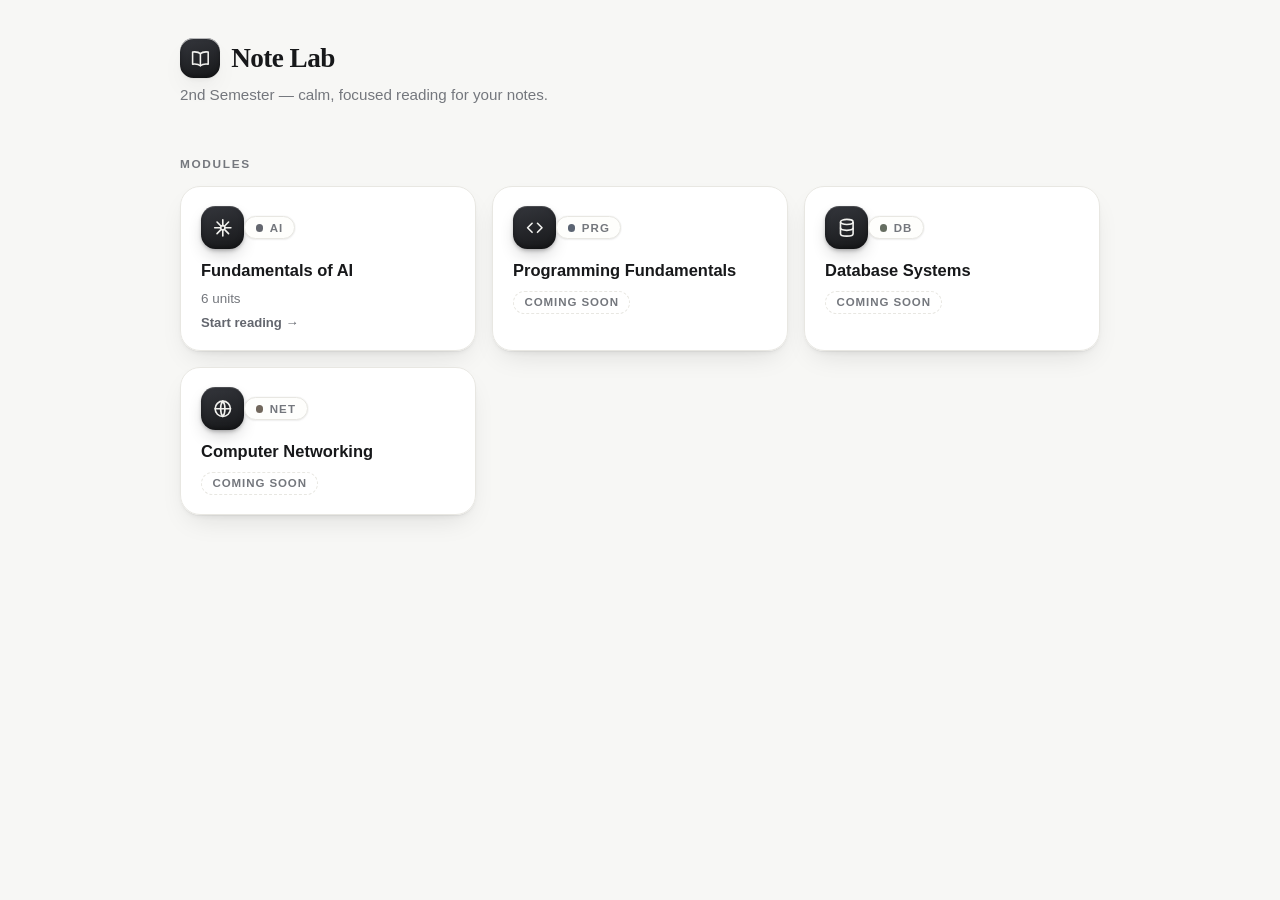
==== commit 0df565b3: "Fix layout: proper view containers, hidden-attribute override guard" ====
--- a/index.html
+++ b/index.html
@@ -3,40 +3,46 @@
 <head>
   <meta charset="UTF-8">
   <meta name="viewport" content="width=device-width, initial-scale=1.0, viewport-fit=cover">
-  <meta name="theme-color" content="#fdfdfb">
+  <meta name="theme-color" content="#f7f7f5">
   <title>Note Lab — 2nd Sem Notes</title>
   <link rel="stylesheet" href="css/style.css">
 </head>
-<body data-view="home">
+<body>
 
   <!-- Home view -->
-  <header class="home-header" id="homeHeader">
-    <div class="brand">
-      <span class="logo">
-        <svg viewBox="0 0 24 24" fill="none" stroke="currentColor" stroke-width="1.8" stroke-linecap="round" stroke-linejoin="round">
-          <path d="M12 6.5C10.4 5 8.2 4.5 5.5 4.5c-.9 0-1.7.06-2.5.18V18.7c.8-.12 1.6-.18 2.5-.18 2.7 0 4.9.5 6.5 2 1.6-1.5 3.8-2 6.5-2 .9 0 1.7.06 2.5.18V4.68c-.8-.12-1.6-.18-2.5-.18-2.7 0-4.9.5-6.5 2z"/>
-          <path d="M12 6.5v14"/>
-        </svg>
-      </span>
-      <span>Note Lab</span>
+  <div id="viewHome">
+    <header class="home-header">
+      <div class="brand">
+        <span class="logo">
+          <svg viewBox="0 0 24 24" fill="none" stroke="currentColor" stroke-width="1.8" stroke-linecap="round" stroke-linejoin="round">
+            <path d="M12 6.5C10.4 5 8.2 4.5 5.5 4.5c-.9 0-1.7.06-2.5.18V18.7c.8-.12 1.6-.18 2.5-.18 2.7 0 4.9.5 6.5 2 1.6-1.5 3.8-2 6.5-2 .9 0 1.7.06 2.5.18V4.68c-.8-.12-1.6-.18-2.5-.18-2.7 0-4.9.5-6.5 2z"/>
+            <path d="M12 6.5v14"/>
+          </svg>
+        </span>
+        <span>Note Lab</span>
+      </div>
+      <p class="home-sub">2nd Semester — calm, focused reading for your notes.</p>
+    </header>
+
+    <main class="home-main">
+      <p class="section-label">Modules</p>
+      <div class="module-grid" id="moduleGrid"></div>
+    </main>
+  </div>
+
+  <!-- Module detail view -->
+  <div id="viewDetail" hidden>
+    <div class="detail-topbar">
+      <button class="icon-btn" id="backBtn" aria-label="Back to modules">
+        <svg viewBox="0 0 24 24" fill="none" stroke="currentColor" stroke-width="2" stroke-linecap="round" stroke-linejoin="round"><path d="M19 12H5M12 19l-7-7 7-7"/></svg>
+      </button>
+      <div class="detail-title" id="detailTitle"></div>
     </div>
-    <p class="home-sub">2nd Semester — calm, focused reading for your notes.</p>
-  </header>
 
-  <main class="home-main" id="homeMain">
-    <p class="section-label">Modules</p>
-    <div class="module-grid" id="moduleGrid"></div>
-
-    <p class="section-label" id="unitsLabel" hidden></p>
-    <div class="unit-list" id="unitList" hidden></div>
-  </main>
-
-  <!-- Module detail topbar -->
-  <div class="detail-topbar" id="detailTopbar" hidden>
-    <button class="icon-btn" id="backBtn" aria-label="Back to modules">
-      <svg viewBox="0 0 24 24" fill="none" stroke="currentColor" stroke-width="2" stroke-linecap="round" stroke-linejoin="round"><path d="M19 12H5M12 19l-7-7 7-7"/></svg>
-    </button>
-    <div class="detail-title" id="detailTitle"></div>
+    <main class="detail-main">
+      <p class="section-label" id="unitsLabel"></p>
+      <div class="unit-list" id="unitList"></div>
+    </main>
   </div>
 
   <script src="js/modules.js"></script>
--- a/css/style.css
+++ b/css/style.css
@@ -78,6 +78,8 @@
 button { font-family: inherit; color: inherit; background: none; border: none; cursor: pointer; }
 a { color: inherit; text-decoration: none; }
 
+[hidden] { display: none !important; }
+
 /* ============ Home ============ */
 
 .home-header {
@@ -276,10 +278,13 @@
   text-overflow: ellipsis;
 }
 
-.unit-list {
+.detail-main {
   max-width: 42rem;
   margin: 0 auto;
   padding: 1.4rem 1.25rem 4rem;
+}
+
+.unit-list {
   display: grid;
   gap: .85rem;
   perspective: 900px;
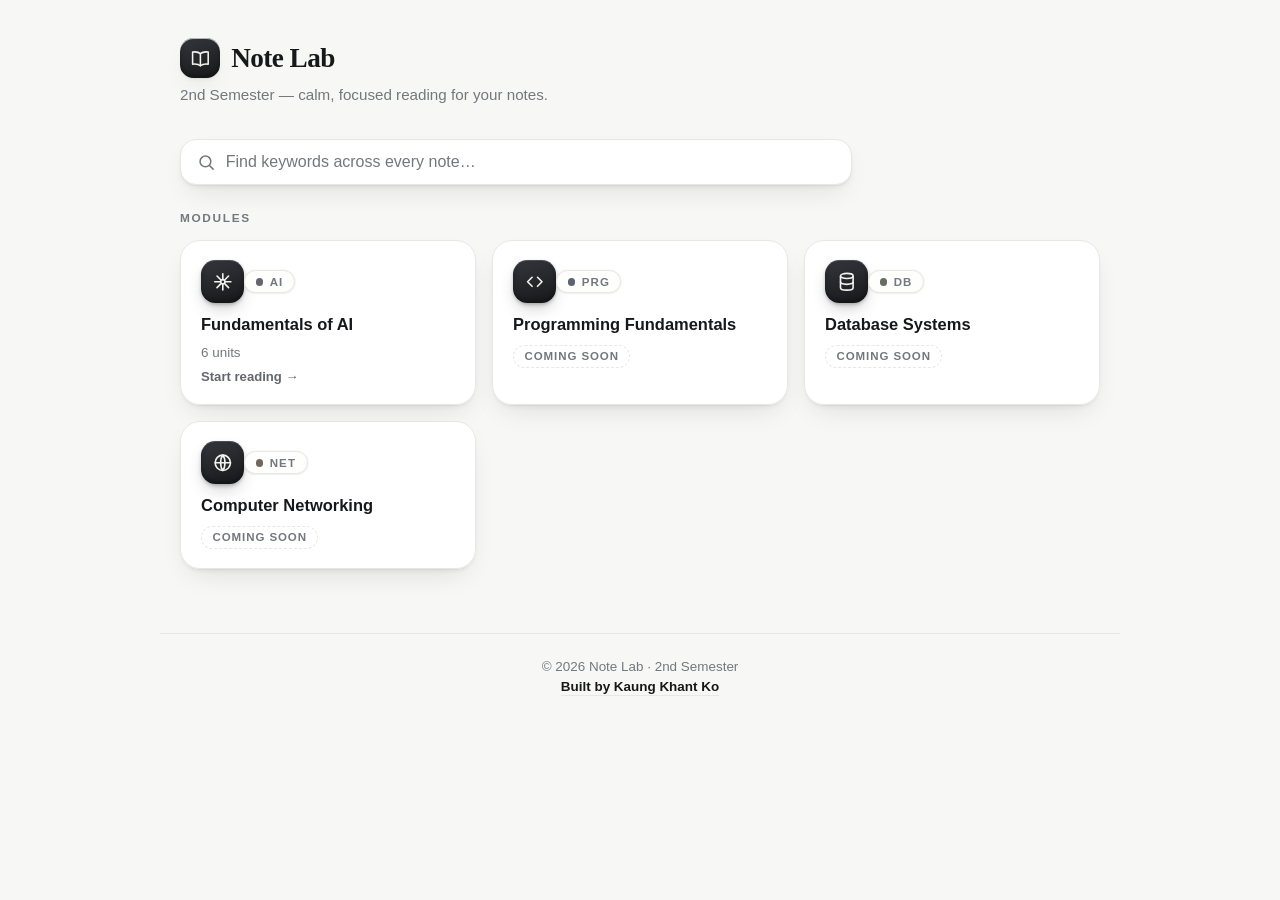
==== commit de1a2985: "Add SEO/social preview, keyword finder, footer; sync AI notes from updated markdown" ====
--- a/index.html
+++ b/index.html
@@ -4,8 +4,47 @@
   <meta charset="UTF-8">
   <meta name="viewport" content="width=device-width, initial-scale=1.0, viewport-fit=cover">
   <meta name="theme-color" content="#f7f7f5">
-  <title>Note Lab — 2nd Sem Notes</title>
-  <link rel="stylesheet" href="css/style.css">
+
+  <!-- SEO -->
+  <title>Note Lab — 2nd Sem Study Notes | AI, Programming, Database, Networking</title>
+  <meta name="description" content="Kindle-style study notes for the 2nd semester: Fundamentals of Artificial Intelligence, Programming, Database Systems and Computer Networking. Read anywhere with themes, offline support and instant keyword search.">
+  <meta name="keywords" content="note lab, kaung khant ko, study notes, 2nd semester notes, fundamentals of AI, artificial intelligence recap, rule-based systems, expert systems, fuzzy logic, probability, programming notes, database systems notes, computer networking notes, myanmar notes, kindle style reader">
+  <meta name="author" content="Kaung Khant Ko">
+  <meta name="robots" content="index, follow">
+  <link rel="canonical" href="https://kaungkhantko26.github.io/sem-notes/">
+
+  <!-- Social preview: Open Graph -->
+  <meta property="og:type" content="website">
+  <meta property="og:site_name" content="Note Lab">
+  <meta property="og:title" content="Note Lab — 2nd Sem Study Notes">
+  <meta property="og:description" content="Fundamentals of AI, Programming, Database and Networking notes in a calm Kindle-style reader. Themes, offline support, instant keyword search.">
+  <meta property="og:url" content="https://kaungkhantko26.github.io/sem-notes/">
+  <meta property="og:image" content="https://kaungkhantko26.github.io/sem-notes/assets/og-image.png">
+  <meta property="og:image:width" content="1200">
+  <meta property="og:image:height" content="630">
+  <meta property="og:image:alt" content="Note Lab — Kindle-style study notes for AI, Programming, Database and Networking">
+  <meta property="og:locale" content="en_US">
+
+  <!-- Social preview: Twitter/X -->
+  <meta name="twitter:card" content="summary_large_image">
+  <meta name="twitter:title" content="Note Lab — 2nd Sem Study Notes">
+  <meta name="twitter:description" content="AI, Programming, Database & Networking notes in a minimal Kindle-style reader with instant keyword search.">
+  <meta name="twitter:image" content="https://kaungkhantko26.github.io/sem-notes/assets/og-image.png">
+
+  <link rel="icon" type="image/svg+xml" href="assets/favicon.svg?v=5">
+  <link rel="apple-touch-icon" href="assets/favicon.svg?v=5">
+  <link rel="stylesheet" href="css/style.css?v=5">
+
+  <script type="application/ld+json">
+  {
+    "@context": "https://schema.org",
+    "@type": "WebSite",
+    "name": "Note Lab",
+    "url": "https://kaungkhantko26.github.io/sem-notes/",
+    "description": "Kindle-style study notes for 2nd semester modules: Fundamentals of AI, Programming, Database Systems, Computer Networking.",
+    "author": { "@type": "Person", "name": "Kaung Khant Ko", "url": "https://github.com/kaungkhantko26" }
+  }
+  </script>
 </head>
 <body>
 
@@ -25,6 +64,15 @@
     </header>
 
     <main class="home-main">
+      <!-- Keyword finder -->
+      <section class="search-zone" aria-label="Search all notes">
+        <label class="search-box">
+          <svg viewBox="0 0 24 24" fill="none" stroke="currentColor" stroke-width="2" stroke-linecap="round"><circle cx="11" cy="11" r="7"/><path d="M21 21l-4.3-4.3"/></svg>
+          <input type="search" id="globalSearch" placeholder="Find keywords across every note…" autocomplete="off" enterkeyhint="search">
+        </label>
+        <div class="search-results" id="searchResults" hidden></div>
+      </section>
+
       <p class="section-label">Modules</p>
       <div class="module-grid" id="moduleGrid"></div>
     </main>
@@ -45,12 +93,17 @@
     </main>
   </div>
 
-  <script src="js/modules.js"></script>
-  <script src="data/ai.js"></script>
-  <script src="data/programming.js"></script>
-  <script src="data/database.js"></script>
-  <script src="data/networking.js"></script>
-  <script src="js/md.js"></script>
-  <script src="js/app.js"></script>
+  <footer class="site-footer">
+    <span>&#169; <span id="footerYear">2026</span> Note Lab &#183; 2nd Semester</span>
+    <a href="https://github.com/kaungkhantko26" target="_blank" rel="noopener">Built by Kaung Khant Ko</a>
+  </footer>
+
+  <script src="js/modules.js?v=5"></script>
+  <script src="data/ai.js?v=5"></script>
+  <script src="data/programming.js?v=5"></script>
+  <script src="data/database.js?v=5"></script>
+  <script src="data/networking.js?v=5"></script>
+  <script src="js/md.js?v=5"></script>
+  <script src="js/app.js?v=5"></script>
 </body>
 </html>
--- a/css/style.css
+++ b/css/style.css
@@ -119,6 +119,103 @@
 
 .home-main { max-width: 60rem; margin: 0 auto; padding: 1rem 1.25rem 4rem; }
 
+/* ============ Keyword finder ============ */
+
+.search-zone { margin: .5rem 0 0; max-width: 42rem; }
+
+.search-box {
+  display: flex; align-items: center; gap: .65rem;
+  background: var(--card);
+  border: 1px solid var(--border);
+  border-radius: 1rem;
+  padding: .8rem 1rem;
+  box-shadow: var(--sh-md), var(--inset-hi);
+  transition: border-color .2s ease, box-shadow .25s ease, transform .2s var(--ease-out);
+}
+.search-box:focus-within {
+  border-color: color-mix(in srgb, var(--accent) 45%, var(--border));
+  box-shadow: var(--sh-lg), var(--inset-hi);
+  transform: translateY(-1px);
+}
+.search-box svg { width: 1.15rem; height: 1.15rem; color: var(--muted); flex: 0 0 auto; }
+.search-box input {
+  border: none; outline: none; background: transparent;
+  color: var(--ink);
+  font-family: var(--sans);
+  font-size: 1rem;
+  width: 100%;
+}
+.search-box input::placeholder { color: var(--muted); }
+.search-box input::-webkit-search-cancel-button { -webkit-appearance: none; }
+
+.search-results {
+  margin-top: .85rem;
+  display: grid;
+  gap: .6rem;
+}
+
+.result-head {
+  font-size: .74rem;
+  font-weight: 700;
+  letter-spacing: .12em;
+  text-transform: uppercase;
+  color: var(--muted);
+  padding: .2rem .3rem;
+}
+
+.result-item {
+  display: block;
+  width: 100%;
+  text-align: left;
+  background: linear-gradient(var(--card), var(--card));
+  border: 1px solid var(--border);
+  border-radius: 1rem;
+  padding: .9rem 1.05rem;
+  box-shadow: var(--sh-sm), var(--inset-hi);
+  cursor: pointer;
+  transition: transform .18s var(--ease-out), box-shadow .2s ease, border-color .2s ease;
+}
+.result-item:hover {
+  transform: translateY(-2px);
+  border-color: color-mix(in srgb, var(--accent) 38%, var(--border));
+  box-shadow: var(--sh-md), var(--inset-hi);
+}
+.result-item:active { transform: scale(.985); transition-duration: .08s; }
+
+.result-path {
+  display: flex;
+  align-items: center;
+  gap: .45rem;
+  font-size: .72rem;
+  font-weight: 700;
+  letter-spacing: .06em;
+  text-transform: uppercase;
+  color: var(--muted);
+  margin-bottom: .35rem;
+}
+.result-path .rp-dot { width: .45rem; height: .45rem; border-radius: 50%; background: var(--accent); }
+.result-title { font-weight: 650; font-size: .95rem; line-height: 1.4; }
+.result-snippet {
+  margin-top: .3rem;
+  font-family: var(--serif);
+  font-size: .88em;
+  line-height: 1.55;
+  color: var(--muted);
+}
+.result-snippet mark,
+mark.kw-hit {
+  background: color-mix(in srgb, var(--accent) 20%, transparent);
+  color: inherit;
+  border-radius: .3em;
+  padding: 0 .1em;
+}
+.no-results {
+  text-align: center;
+  color: var(--muted);
+  font-size: .9rem;
+  padding: 1.4rem 0;
+}
+
 .section-label {
   font-size: .74rem;
   font-weight: 700;
@@ -250,7 +347,7 @@
 }
 
 .icon-btn {
-  width: 2.5rem; height: 2.5rem;
+  width: 2.75rem; height: 2.75rem;
   display: grid; place-items: center;
   border-radius: .8rem;
   color: var(--ink);
@@ -440,6 +537,8 @@
 .page ul, .page ol { margin: 0 0 1.1em; padding-left: 1.5em; }
 .page li { margin-bottom: .5em; }
 .page li::marker { color: var(--accent); font-weight: 700; }
+.page li.task { list-style: none; margin-left: -1.35em; }
+.page li .tick { color: var(--accent); margin-right: .4em; font-weight: 700; }
 .page strong { font-weight: 700; }
 .page code {
   font-family: ui-monospace, SFMono-Regular, Menlo, monospace;
@@ -697,6 +796,45 @@
 }
 .next-link:active { transform: scale(.97); }
 
+/* Footer */
+.site-footer {
+  max-width: 60rem;
+  margin: 0 auto;
+  padding: 1.6rem 1.25rem calc(2rem + env(safe-area-inset-bottom));
+  border-top: 1px solid var(--border);
+  display: flex;
+  flex-direction: column;
+  align-items: center;
+  gap: .3rem;
+  font-size: .84rem;
+  color: var(--muted);
+  text-align: center;
+}
+.site-footer a {
+  font-weight: 600;
+  color: var(--ink);
+  border-bottom: 1px solid var(--border);
+  padding-bottom: 1px;
+  transition: border-color .15s ease, color .15s ease;
+}
+.site-footer a:hover { border-color: var(--accent); color: var(--accent); }
+
+.page mark.kw-hit.flash { animation: kwflash 1.2s ease-out; }
+@keyframes kwflash {
+  0% { background: color-mix(in srgb, #f5a623 55%, transparent); }
+  100% { background: color-mix(in srgb, var(--accent) 20%, transparent); }
+}
+
+.page .page-credit {
+  text-align: center;
+  font-family: var(--sans);
+  font-size: .68em;
+  color: var(--muted);
+  margin-top: 2.4rem;
+}
+.page .page-credit a { color: inherit; border-bottom: 1px solid var(--border); }
+.page .page-credit a:hover { color: var(--ink); border-color: var(--accent); }
+
 /* Desktop */
 @media (min-width: 48rem) {
   .page { padding-top: 3rem; }
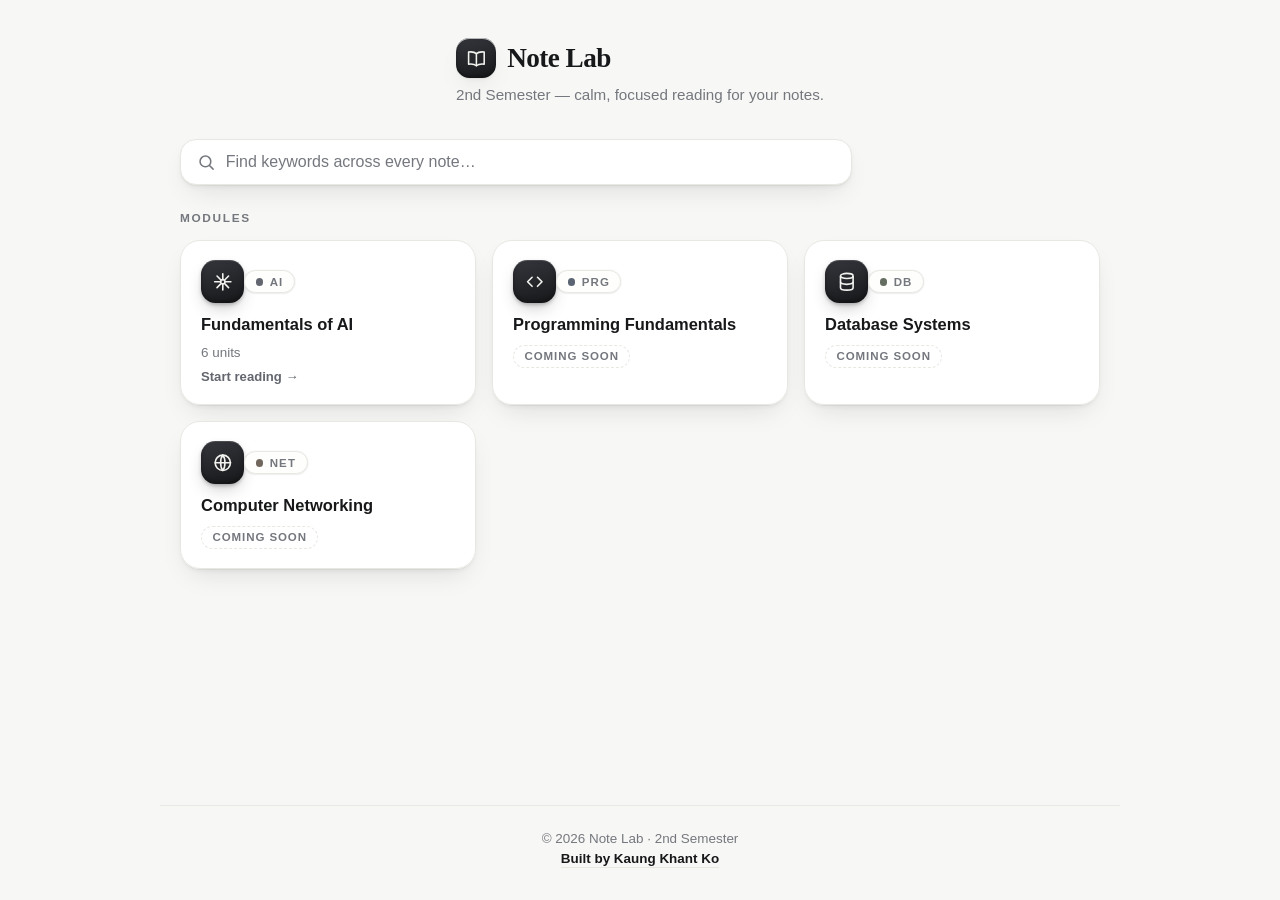
==== commit 8a589b31: "Pin footer to viewport bottom on short pages" ====
--- a/index.html
+++ b/index.html
@@ -31,9 +31,9 @@
   <meta name="twitter:description" content="AI, Programming, Database & Networking notes in a minimal Kindle-style reader with instant keyword search.">
   <meta name="twitter:image" content="https://kaungkhantko26.github.io/sem-notes/assets/og-image.png">
 
-  <link rel="icon" type="image/svg+xml" href="assets/favicon.svg?v=5">
-  <link rel="apple-touch-icon" href="assets/favicon.svg?v=5">
-  <link rel="stylesheet" href="css/style.css?v=5">
+  <link rel="icon" type="image/svg+xml" href="assets/favicon.svg?v=6">
+  <link rel="apple-touch-icon" href="assets/favicon.svg?v=6">
+  <link rel="stylesheet" href="css/style.css?v=6">
 
   <script type="application/ld+json">
   {
@@ -98,12 +98,12 @@
     <a href="https://github.com/kaungkhantko26" target="_blank" rel="noopener">Built by Kaung Khant Ko</a>
   </footer>
 
-  <script src="js/modules.js?v=5"></script>
-  <script src="data/ai.js?v=5"></script>
-  <script src="data/programming.js?v=5"></script>
-  <script src="data/database.js?v=5"></script>
-  <script src="data/networking.js?v=5"></script>
-  <script src="js/md.js?v=5"></script>
-  <script src="js/app.js?v=5"></script>
+  <script src="js/modules.js?v=6"></script>
+  <script src="data/ai.js?v=6"></script>
+  <script src="data/programming.js?v=6"></script>
+  <script src="data/database.js?v=6"></script>
+  <script src="data/networking.js?v=6"></script>
+  <script src="js/md.js?v=6"></script>
+  <script src="js/app.js?v=6"></script>
 </body>
 </html>
--- a/css/style.css
+++ b/css/style.css
@@ -72,7 +72,18 @@
   color: var(--ink);
   font-family: var(--sans);
   min-height: 100vh;
+  min-height: 100dvh;
+  display: flex;
+  flex-direction: column;
   transition: background .25s ease, color .25s ease;
+}
+
+#viewHome,
+#viewDetail {
+  display: flex;
+  flex-direction: column;
+  flex: 1 0 auto;
+  width: 100%;
 }
 
 button { font-family: inherit; color: inherit; background: none; border: none; cursor: pointer; }
@@ -117,7 +128,7 @@
   font-size: .95rem;
 }
 
-.home-main { max-width: 60rem; margin: 0 auto; padding: 1rem 1.25rem 4rem; }
+.home-main { max-width: 60rem; width: 100%; margin: 0 auto; padding: 1rem 1.25rem 4rem; flex: 1 0 auto; }
 
 /* ============ Keyword finder ============ */
 
@@ -377,8 +388,10 @@
 
 .detail-main {
   max-width: 42rem;
+  width: 100%;
   margin: 0 auto;
   padding: 1.4rem 1.25rem 4rem;
+  flex: 1 0 auto;
 }
 
 .unit-list {
@@ -798,8 +811,12 @@
 
 /* Footer */
 .site-footer {
+  flex: 0 0 auto;
+  margin-top: auto;
+  width: 100%;
   max-width: 60rem;
-  margin: 0 auto;
+  margin-left: auto;
+  margin-right: auto;
   padding: 1.6rem 1.25rem calc(2rem + env(safe-area-inset-bottom));
   border-top: 1px solid var(--border);
   display: flex;
